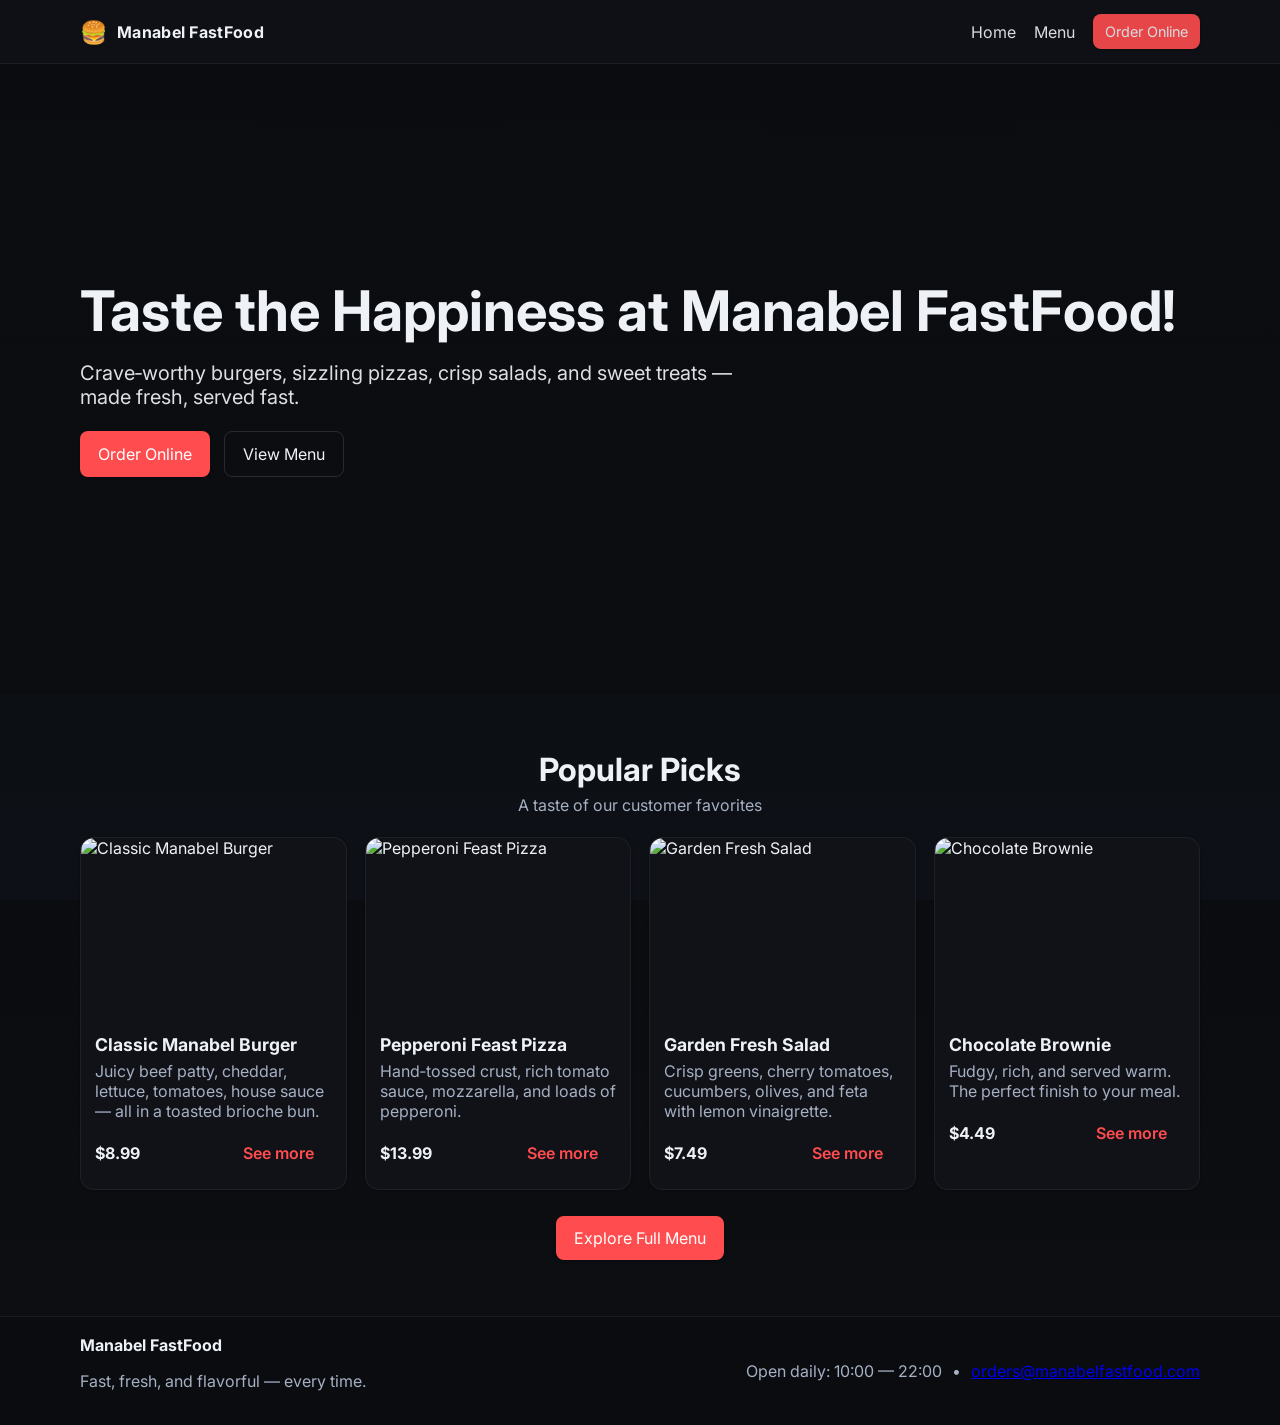
==== manabel-fastfood/index.html @ 17977d06 "Create initial project structure for Manabel FastFood website Co-authored-by: clintonowusuansah12 <c" ====
<!doctype html>
<html lang="en">
  <head>
    <meta charset="utf-8" />
    <meta name="viewport" content="width=device-width, initial-scale=1" />
    <meta name="description" content="Manabel FastFood — burgers, pizzas, salads, drinks, and desserts. Taste the happiness!" />
    <title>Manabel FastFood | Taste the Happiness!</title>
    <link rel="preconnect" href="https://fonts.googleapis.com" />
    <link rel="preconnect" href="https://fonts.gstatic.com" crossorigin />
    <link href="https://fonts.googleapis.com/css2?family=Inter:wght@400;500;600;700&display=swap" rel="stylesheet" />
    <link rel="stylesheet" href="./assets/styles.css" />
  </head>
  <body>
    <header class="site-header">
      <div class="container header-inner">
        <a href="/" class="brand" aria-label="Manabel FastFood home">
          <span class="brand-mark" aria-hidden="true">🍔</span>
          <span class="brand-name">Manabel FastFood</span>
        </a>
        <nav class="nav">
          <button class="nav-toggle" id="navToggle" aria-expanded="false" aria-controls="primaryNav" aria-label="Toggle navigation">☰</button>
          <ul id="primaryNav" class="nav-list">
            <li><a href="/">Home</a></li>
            <li><a href="./menu.html">Menu</a></li>
            <li><a class="btn btn-primary btn-sm" href="./menu.html#order">Order Online</a></li>
          </ul>
        </nav>
      </div>
    </header>

    <main>
      <section class="hero" aria-label="Hero: Taste the Happiness">
        <div class="hero-bg" role="img" aria-label="Signature gourmet burger"></div>
        <div class="container hero-content">
          <h1>Taste the Happiness at Manabel FastFood!</h1>
          <p class="hero-sub">Crave‑worthy burgers, sizzling pizzas, crisp salads, and sweet treats — made fresh, served fast.</p>
          <div class="cta-group">
            <a class="btn btn-primary" href="./menu.html#order">Order Online</a>
            <a class="btn btn-ghost" href="./menu.html">View Menu</a>
          </div>
        </div>
      </section>

      <section id="featured" class="section">
        <div class="container">
          <div class="section-head">
            <h2>Popular Picks</h2>
            <p class="muted">A taste of our customer favorites</p>
          </div>
          <div class="card-grid">
            <article class="card">
              <img src="https://images.unsplash.com/photo-1550547660-d9450f859349?auto=format&fit=crop&w=1200&q=60" alt="Classic Manabel Burger" class="card-img" />
              <div class="card-body">
                <h3 class="card-title">Classic Manabel Burger</h3>
                <p class="card-text">Juicy beef patty, cheddar, lettuce, tomatoes, house sauce — all in a toasted brioche bun.</p>
                <div class="card-foot">
                  <span class="price">$8.99</span>
                  <a class="btn btn-link" href="./menu.html#burgers">See more</a>
                </div>
              </div>
            </article>

            <article class="card">
              <img src="https://images.unsplash.com/photo-1548365328-8b6db784f0bf?auto=format&fit=crop&w=1200&q=60" alt="Pepperoni Feast Pizza" class="card-img" />
              <div class="card-body">
                <h3 class="card-title">Pepperoni Feast Pizza</h3>
                <p class="card-text">Hand‑tossed crust, rich tomato sauce, mozzarella, and loads of pepperoni.</p>
                <div class="card-foot">
                  <span class="price">$13.99</span>
                  <a class="btn btn-link" href="./menu.html#pizzas">See more</a>
                </div>
              </div>
            </article>

            <article class="card">
              <img src="https://images.unsplash.com/photo-1555939594-58d7cb561ad1?auto=format&fit=crop&w=1200&q=60" alt="Garden Fresh Salad" class="card-img" />
              <div class="card-body">
                <h3 class="card-title">Garden Fresh Salad</h3>
                <p class="card-text">Crisp greens, cherry tomatoes, cucumbers, olives, and feta with lemon vinaigrette.</p>
                <div class="card-foot">
                  <span class="price">$7.49</span>
                  <a class="btn btn-link" href="./menu.html#salads">See more</a>
                </div>
              </div>
            </article>

            <article class="card">
              <img src="https://images.unsplash.com/photo-1499636136210-6f4ee915583e?auto=format&fit=crop&w=1200&q=60" alt="Chocolate Brownie" class="card-img" />
              <div class="card-body">
                <h3 class="card-title">Chocolate Brownie</h3>
                <p class="card-text">Fudgy, rich, and served warm. The perfect finish to your meal.</p>
                <div class="card-foot">
                  <span class="price">$4.49</span>
                  <a class="btn btn-link" href="./menu.html#desserts">See more</a>
                </div>
              </div>
            </article>
          </div>

          <div class="center mt-lg">
            <a class="btn btn-primary" href="./menu.html">Explore Full Menu</a>
          </div>
        </div>
      </section>
    </main>

    <footer class="site-footer">
      <div class="container footer-inner">
        <div>
          <strong>Manabel FastFood</strong>
          <p class="muted">Fast, fresh, and flavorful — every time.</p>
        </div>
        <div class="footer-meta">
          <span>Open daily: 10:00 — 22:00</span>
          <span>•</span>
          <a href="mailto:orders@manabelfastfood.com">orders@manabelfastfood.com</a>
        </div>
      </div>
    </footer>

    <script src="./assets/app.js" defer></script>
  </body>
  </html>
---- manabel-fastfood/assets/styles.css ----
:root {
  --bg: #0b0c0f;
  --panel: #101217;
  --elev: #141823;
  --text: #eef2f7;
  --muted: #a6b0c3;
  --brand: #ff4d4f;
  --brand-600: #ff3335;
  --brand-700: #e32022;
  --ring: 0 0 0 3px color-mix(in srgb, var(--brand) 35%, transparent);
  --radius: 14px;
  --shadow-sm: 0 1px 3px rgba(0,0,0,.25);
  --shadow-md: 0 10px 30px rgba(0,0,0,.35);
}

* { box-sizing: border-box; }
html, body { height: 100%; }
body {
  margin: 0;
  font-family: 'Inter', system-ui, -apple-system, Segoe UI, Roboto, Arial, sans-serif;
  color: var(--text);
  background: linear-gradient(180deg, #0b0c0f 0%, #0d1016 100%);
  -webkit-font-smoothing: antialiased;
  -moz-osx-font-smoothing: grayscale;
}

.container {
  width: min(1120px, 92%);
  margin-inline: auto;
}

.site-header {
  position: sticky;
  top: 0;
  z-index: 50;
  backdrop-filter: saturate(140%) blur(10px);
  background: color-mix(in srgb, var(--panel) 80%, transparent);
  border-bottom: 1px solid rgba(255,255,255,.06);
}
.header-inner {
  display: flex;
  align-items: center;
  justify-content: space-between;
  padding: 14px 0;
}
.brand {
  display: inline-flex;
  align-items: center;
  gap: 10px;
  color: var(--text);
  text-decoration: none;
  font-weight: 700;
}
.brand-mark { font-size: 22px; }
.brand-name { letter-spacing: .3px; }

.nav-toggle { display: none; }
.nav-list {
  display: flex;
  align-items: center;
  gap: 18px;
  list-style: none;
  padding: 0;
  margin: 0;
}
.nav-list a {
  color: var(--text);
  text-decoration: none;
  opacity: .9;
}
.nav-list a:hover { opacity: 1; }
.nav-list .is-active { color: #fff; font-weight: 600; }

.btn {
  display: inline-flex;
  align-items: center;
  justify-content: center;
  gap: 10px;
  padding: 12px 18px;
  border-radius: calc(var(--radius) - 6px);
  text-decoration: none;
  white-space: nowrap;
  transition: transform .06s ease, background .2s ease, color .2s ease, box-shadow .2s ease;
}
.btn:hover { transform: translateY(-1px); }
.btn:active { transform: translateY(0); }

.btn-sm { padding: 9px 12px; font-size: .9rem; }
.btn-primary { background: var(--brand); color: #fff; box-shadow: var(--shadow-sm); }
.btn-primary:hover { background: var(--brand-600); box-shadow: var(--shadow-md); }
.btn-primary:focus-visible { outline: none; box-shadow: var(--shadow-md), var(--ring); }
.btn-ghost { background: transparent; color: var(--text); border: 1px solid rgba(255,255,255,.12); }
.btn-ghost:hover { background: rgba(255,255,255,.06); }
.btn-link { color: var(--brand); text-decoration: none; font-weight: 600; }
.btn-link:hover { color: var(--brand-600); }

.hero {
  position: relative;
  min-height: clamp(520px, 70vh, 780px);
  display: grid;
  align-items: center;
  isolation: isolate;
}
.hero-bg {
  position: absolute;
  inset: 0;
  background-image: url('https://images.unsplash.com/photo-1550547660-d9450f859349?auto=format&fit=crop&w=2100&q=60');
  background-size: cover;
  background-position: center;
  filter: brightness(.7) saturate(1.1);
  z-index: -1;
}
.hero::after {
  content: "";
  position: absolute;
  inset: 0;
  background: linear-gradient(180deg, rgba(11,12,15,.30) 0%, rgba(11,12,15,.75) 100%);
  z-index: -1;
}
.hero-content {
  padding: 72px 0;
  text-align: left;
}
.hero h1 {
  font-size: clamp(34px, 5vw, 56px);
  line-height: 1.08;
  margin: 0 0 10px;
}
.hero-sub {
  font-size: clamp(16px, 2.1vw, 20px);
  color: var(--text);
  opacity: .92;
  max-width: 680px;
}
.cta-group { display: flex; gap: 14px; margin-top: 22px; flex-wrap: wrap; }

.section { padding: 56px 0; }
.section.alt { background: linear-gradient(180deg, #0d1016 0%, #0b0c0f 100%); border-top: 1px solid rgba(255,255,255,.06); }
.section.compact { padding: 28px 0; }
.section-head { text-align: center; }
.section-head h2 { margin: 0 0 6px; font-size: clamp(24px, 3.2vw, 32px); }
.section-head .muted { margin: 0; }

.muted { color: var(--muted); }
.center { text-align: center; }
.mt-lg { margin-top: 26px; }

.card-grid {
  display: grid;
  grid-template-columns: repeat(12, 1fr);
  gap: 18px;
  margin-top: 22px;
}
.card {
  grid-column: span 12;
  background: var(--panel);
  border: 1px solid rgba(255,255,255,.06);
  border-radius: var(--radius);
  overflow: hidden;
  box-shadow: var(--shadow-sm);
}
.card-img { width: 100%; height: 210px; object-fit: cover; display: block; }
.card-body { padding: 14px; }
.card-title { margin: 2px 0 6px; font-size: 1.1rem; }
.card-text { margin: 0 0 10px; color: var(--muted); }
.card-foot { display: flex; align-items: center; justify-content: space-between; }
.price { font-weight: 700; }

@media (min-width: 640px) {
  .card { grid-column: span 6; }
  .card-img { height: 220px; }
}
@media (min-width: 900px) {
  .card { grid-column: span 3; }
  .card-img { height: 180px; }
}

.menu-page h1 { margin: 0; }
.menu-grid {
  display: grid;
  grid-template-columns: repeat(12, 1fr);
  gap: 16px;
  margin-top: 16px;
}
.menu-item {
  grid-column: span 12;
  display: grid;
  grid-template-columns: 96px 1fr;
  gap: 12px;
  align-items: center;
  padding: 12px;
  background: var(--panel);
  border: 1px solid rgba(255,255,255,.06);
  border-radius: calc(var(--radius) - 6px);
}
.menu-item img {
  width: 96px;
  height: 96px;
  object-fit: cover;
  border-radius: 10px;
}
.menu-item header { display: flex; align-items: baseline; justify-content: space-between; gap: 10px; }
.menu-item h3 { margin: 0; font-size: 1rem; }
.menu-item .price { color: #fff; }
.menu-item p { margin: 6px 0 0; color: var(--muted); }

@media (min-width: 740px) {
  .menu-item { grid-column: span 6; }
}
@media (min-width: 1024px) {
  .menu-item { grid-column: span 4; }
}

.order-block {
  display: flex;
  align-items: center;
  justify-content: space-between;
  gap: 18px;
  background: var(--elev);
  padding: 18px;
  border: 1px solid rgba(255,255,255,.06);
  border-radius: var(--radius);
}
.contact-list { margin: 8px 0 0; padding-left: 18px; color: var(--muted); }

.site-footer {
  border-top: 1px solid rgba(255,255,255,.06);
  background: #0a0c10;
}
.footer-inner {
  display: flex;
  align-items: center;
  justify-content: space-between;
  gap: 12px;
  padding: 18px 0;
}
.footer-meta { display: flex; align-items: center; gap: 10px; color: var(--muted); }

/* mobile nav */
@media (max-width: 760px) {
  .nav-toggle { display: inline-flex; background: transparent; color: #fff; border: 1px solid rgba(255,255,255,.2); padding: 6px 10px; border-radius: 10px; }
  .nav-list { position: absolute; right: 4%; top: 62px; background: var(--panel); padding: 10px; border-radius: 12px; border: 1px solid rgba(255,255,255,.08); box-shadow: var(--shadow-md); display: none; }
  .nav-list.is-open { display: flex; flex-direction: column; gap: 10px; min-width: 180px; }
}
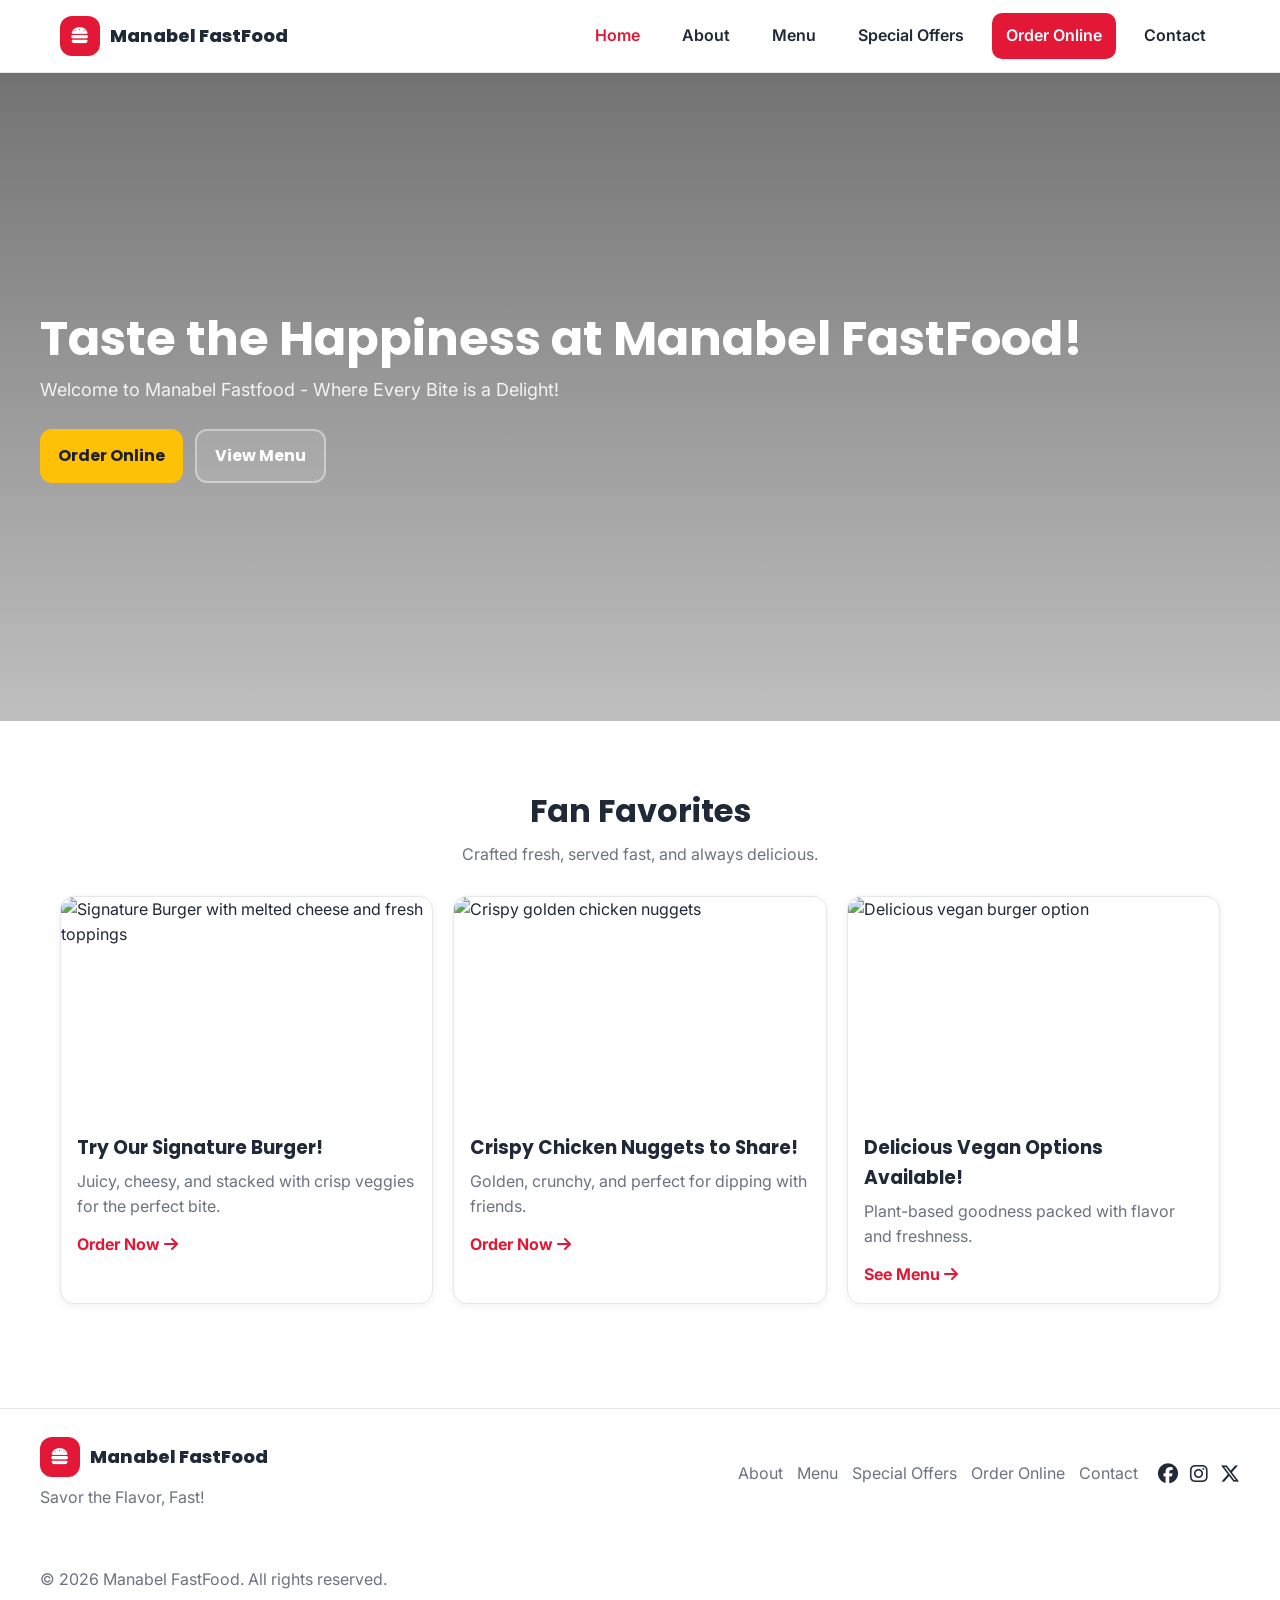
==== commit 151c7220: "Create initial project structure for Manabel FastFood website Co-authored-by: clintonowusuansah12 <c" ====
--- a/manabel-fastfood/index.html
+++ b/manabel-fastfood/index.html
@@ -1,104 +1,97 @@
-<!doctype html>
+<!DOCTYPE html>
 <html lang="en">
   <head>
-    <meta charset="utf-8" />
+    <meta charset="UTF-8" />
     <meta name="viewport" content="width=device-width, initial-scale=1" />
-    <meta name="description" content="Manabel FastFood — burgers, pizzas, salads, drinks, and desserts. Taste the happiness!" />
-    <title>Manabel FastFood | Taste the Happiness!</title>
+    <meta name="description" content="Manabel FastFood - Savor the Flavor, Fast! Delicious burgers, pizzas, salads, drinks, and desserts. Order online or dine in." />
+    <title>Manabel FastFood | Savor the Flavor, Fast!</title>
+
+    <!-- Google Fonts -->
     <link rel="preconnect" href="https://fonts.googleapis.com" />
     <link rel="preconnect" href="https://fonts.gstatic.com" crossorigin />
-    <link href="https://fonts.googleapis.com/css2?family=Inter:wght@400;500;600;700&display=swap" rel="stylesheet" />
-    <link rel="stylesheet" href="./assets/styles.css" />
+    <link href="https://fonts.googleapis.com/css2?family=Inter:wght@400;500;600&family=Poppins:wght@600;700;800&display=swap" rel="stylesheet" />
+
+    <!-- Font Awesome -->
+    <link rel="stylesheet" href="https://cdnjs.cloudflare.com/ajax/libs/font-awesome/6.5.0/css/all.min.css" />
+
+    <link rel="stylesheet" href="styles.css" />
   </head>
   <body>
     <header class="site-header">
-      <div class="container header-inner">
-        <a href="/" class="brand" aria-label="Manabel FastFood home">
-          <span class="brand-mark" aria-hidden="true">🍔</span>
-          <span class="brand-name">Manabel FastFood</span>
+      <div class="container nav-container">
+        <a href="index.html" class="logo" aria-label="Manabel FastFood home">
+          <span class="logo-mark"><i class="fa-solid fa-burger" aria-hidden="true"></i></span>
+          <span class="logo-text">Manabel FastFood</span>
         </a>
-        <nav class="nav">
-          <button class="nav-toggle" id="navToggle" aria-expanded="false" aria-controls="primaryNav" aria-label="Toggle navigation">☰</button>
-          <ul id="primaryNav" class="nav-list">
-            <li><a href="/">Home</a></li>
-            <li><a href="./menu.html">Menu</a></li>
-            <li><a class="btn btn-primary btn-sm" href="./menu.html#order">Order Online</a></li>
+        <button class="nav-toggle" aria-expanded="false" aria-controls="primary-navigation">
+          <span class="sr-only">Toggle navigation</span>
+          <i class="fa-solid fa-bars"></i>
+        </button>
+        <nav id="primary-navigation" class="primary-nav">
+          <ul>
+            <li><a href="index.html" aria-current="page">Home</a></li>
+            <li><a href="about.html">About</a></li>
+            <li><a href="menu.html">Menu</a></li>
+            <li><a href="special_offers.html">Special Offers</a></li>
+            <li><a href="order.html" class="nav-cta">Order Online</a></li>
+            <li><a href="contact.html">Contact</a></li>
           </ul>
         </nav>
       </div>
     </header>
 
     <main>
-      <section class="hero" aria-label="Hero: Taste the Happiness">
-        <div class="hero-bg" role="img" aria-label="Signature gourmet burger"></div>
+      <!-- Hero Section -->
+      <section
+        class="hero"
+        style="--hero-image: url('https://images.unsplash.com/photo-1550547660-d9450f859349?q=80&w=1887&auto=format&fit=crop');"
+      >
+        <div class="overlay"></div>
         <div class="container hero-content">
-          <h1>Taste the Happiness at Manabel FastFood!</h1>
-          <p class="hero-sub">Crave‑worthy burgers, sizzling pizzas, crisp salads, and sweet treats — made fresh, served fast.</p>
-          <div class="cta-group">
-            <a class="btn btn-primary" href="./menu.html#order">Order Online</a>
-            <a class="btn btn-ghost" href="./menu.html">View Menu</a>
+          <h1 class="hero-title">Taste the Happiness at Manabel FastFood!</h1>
+          <p class="hero-subtitle">Welcome to Manabel Fastfood - Where Every Bite is a Delight!</p>
+          <div class="hero-actions">
+            <a class="btn btn-primary" href="order.html">Order Online</a>
+            <a class="btn btn-secondary" href="menu.html">View Menu</a>
           </div>
         </div>
       </section>
 
-      <section id="featured" class="section">
+      <!-- Featured Menu Section -->
+      <section class="section">
         <div class="container">
-          <div class="section-head">
-            <h2>Popular Picks</h2>
-            <p class="muted">A taste of our customer favorites</p>
-          </div>
+          <header class="section-header">
+            <h2 class="section-title">Fan Favorites</h2>
+            <p class="section-subtitle">Crafted fresh, served fast, and always delicious.</p>
+          </header>
+
           <div class="card-grid">
             <article class="card">
-              <img src="https://images.unsplash.com/photo-1550547660-d9450f859349?auto=format&fit=crop&w=1200&q=60" alt="Classic Manabel Burger" class="card-img" />
+              <img src="https://images.unsplash.com/photo-1551782450-17144c3a2f73?q=80&w=1974&auto=format&fit=crop" alt="Signature Burger with melted cheese and fresh toppings" />
               <div class="card-body">
-                <h3 class="card-title">Classic Manabel Burger</h3>
-                <p class="card-text">Juicy beef patty, cheddar, lettuce, tomatoes, house sauce — all in a toasted brioche bun.</p>
-                <div class="card-foot">
-                  <span class="price">$8.99</span>
-                  <a class="btn btn-link" href="./menu.html#burgers">See more</a>
-                </div>
+                <h3 class="card-title">Try Our Signature Burger!</h3>
+                <p class="card-text">Juicy, cheesy, and stacked with crisp veggies for the perfect bite.</p>
+                <a href="order.html" class="card-link">Order Now <i class="fa-solid fa-arrow-right"></i></a>
               </div>
             </article>
 
             <article class="card">
-              <img src="https://images.unsplash.com/photo-1548365328-8b6db784f0bf?auto=format&fit=crop&w=1200&q=60" alt="Pepperoni Feast Pizza" class="card-img" />
+              <img src="https://images.unsplash.com/photo-1562967914-608f82629710?q=80&w=2069&auto=format&fit=crop" alt="Crispy golden chicken nuggets" />
               <div class="card-body">
-                <h3 class="card-title">Pepperoni Feast Pizza</h3>
-                <p class="card-text">Hand‑tossed crust, rich tomato sauce, mozzarella, and loads of pepperoni.</p>
-                <div class="card-foot">
-                  <span class="price">$13.99</span>
-                  <a class="btn btn-link" href="./menu.html#pizzas">See more</a>
-                </div>
+                <h3 class="card-title">Crispy Chicken Nuggets to Share!</h3>
+                <p class="card-text">Golden, crunchy, and perfect for dipping with friends.</p>
+                <a href="order.html" class="card-link">Order Now <i class="fa-solid fa-arrow-right"></i></a>
               </div>
             </article>
 
             <article class="card">
-              <img src="https://images.unsplash.com/photo-1555939594-58d7cb561ad1?auto=format&fit=crop&w=1200&q=60" alt="Garden Fresh Salad" class="card-img" />
+              <img src="https://images.unsplash.com/photo-1543339308-43f2a2c4dc9c?q=80&w=1932&auto=format&fit=crop" alt="Delicious vegan burger option" />
               <div class="card-body">
-                <h3 class="card-title">Garden Fresh Salad</h3>
-                <p class="card-text">Crisp greens, cherry tomatoes, cucumbers, olives, and feta with lemon vinaigrette.</p>
-                <div class="card-foot">
-                  <span class="price">$7.49</span>
-                  <a class="btn btn-link" href="./menu.html#salads">See more</a>
-                </div>
+                <h3 class="card-title">Delicious Vegan Options Available!</h3>
+                <p class="card-text">Plant-based goodness packed with flavor and freshness.</p>
+                <a href="menu.html" class="card-link">See Menu <i class="fa-solid fa-arrow-right"></i></a>
               </div>
             </article>
-
-            <article class="card">
-              <img src="https://images.unsplash.com/photo-1499636136210-6f4ee915583e?auto=format&fit=crop&w=1200&q=60" alt="Chocolate Brownie" class="card-img" />
-              <div class="card-body">
-                <h3 class="card-title">Chocolate Brownie</h3>
-                <p class="card-text">Fudgy, rich, and served warm. The perfect finish to your meal.</p>
-                <div class="card-foot">
-                  <span class="price">$4.49</span>
-                  <a class="btn btn-link" href="./menu.html#desserts">See more</a>
-                </div>
-              </div>
-            </article>
-          </div>
-
-          <div class="center mt-lg">
-            <a class="btn btn-primary" href="./menu.html">Explore Full Menu</a>
           </div>
         </div>
       </section>
@@ -106,19 +99,32 @@
 
     <footer class="site-footer">
       <div class="container footer-inner">
-        <div>
-          <strong>Manabel FastFood</strong>
-          <p class="muted">Fast, fresh, and flavorful — every time.</p>
+        <div class="footer-brand">
+          <a href="index.html" class="logo">
+            <span class="logo-mark"><i class="fa-solid fa-burger" aria-hidden="true"></i></span>
+            <span class="logo-text">Manabel FastFood</span>
+          </a>
+          <p class="footer-tagline">Savor the Flavor, Fast!</p>
         </div>
-        <div class="footer-meta">
-          <span>Open daily: 10:00 — 22:00</span>
-          <span>•</span>
-          <a href="mailto:orders@manabelfastfood.com">orders@manabelfastfood.com</a>
+        <div class="footer-links">
+          <a href="about.html">About</a>
+          <a href="menu.html">Menu</a>
+          <a href="special_offers.html">Special Offers</a>
+          <a href="order.html">Order Online</a>
+          <a href="contact.html">Contact</a>
         </div>
+        <div class="footer-social">
+          <a href="https://facebook.com" aria-label="Facebook"><i class="fa-brands fa-facebook"></i></a>
+          <a href="https://instagram.com" aria-label="Instagram"><i class="fa-brands fa-instagram"></i></a>
+          <a href="https://twitter.com" aria-label="Twitter"><i class="fa-brands fa-x-twitter"></i></a>
+        </div>
+      </div>
+      <div class="container footer-bottom">
+        <p>&copy; <span id="year"></span> Manabel FastFood. All rights reserved.</p>
       </div>
     </footer>
 
-    <script src="./assets/app.js" defer></script>
+    <script src="scripts.js"></script>
   </body>
   </html>
 
--- a/manabel-fastfood/styles.css
+++ b/manabel-fastfood/styles.css
@@ -0,0 +1,287 @@
+/*
+  Manabel FastFood - Global Styles
+  Colors: Red and Yellow accents, clean white background
+  Fonts: Poppins (headings), Inter (body)
+*/
+
+:root {
+  --color-primary: #e31837; /* Fast-food red */
+  --color-accent: #ffc107; /* Golden yellow */
+  --color-bg: #ffffff;
+  --color-text: #1f2937; /* Gray 800 */
+  --color-muted: #6b7280; /* Gray 500 */
+  --color-border: #e5e7eb; /* Gray 200 */
+  --radius: 14px;
+  --shadow-sm: 0 2px 8px rgba(17, 24, 39, 0.06);
+  --shadow-md: 0 8px 24px rgba(17, 24, 39, 0.08);
+}
+
+/* CSS Reset-ish */
+* { box-sizing: border-box; }
+html, body { height: 100%; }
+body {
+  margin: 0;
+  font-family: Inter, system-ui, -apple-system, Segoe UI, Roboto, Helvetica, Arial, "Apple Color Emoji", "Segoe UI Emoji";
+  color: var(--color-text);
+  background: var(--color-bg);
+  line-height: 1.6;
+}
+img { max-width: 100%; display: block; }
+a { color: inherit; text-decoration: none; }
+
+.container {
+  width: 100%;
+  max-width: 1200px;
+  padding: 0 20px;
+  margin: 0 auto;
+}
+
+/* Utility */
+.sr-only {
+  position: absolute;
+  width: 1px;
+  height: 1px;
+  padding: 0;
+  margin: -1px;
+  overflow: hidden;
+  clip: rect(0, 0, 0, 0);
+  white-space: nowrap;
+  border: 0;
+}
+
+/* Header / Navigation */
+.site-header {
+  position: sticky;
+  top: 0;
+  z-index: 50;
+  background: #fff;
+  border-bottom: 1px solid var(--color-border);
+  box-shadow: var(--shadow-sm);
+}
+.nav-container {
+  display: flex;
+  align-items: center;
+  justify-content: space-between;
+  height: 72px;
+}
+.logo {
+  display: inline-flex;
+  align-items: center;
+  gap: 10px;
+  font-weight: 800;
+  font-family: Poppins, Inter, sans-serif;
+  font-size: 1.125rem;
+}
+.logo-mark {
+  display: inline-flex;
+  align-items: center;
+  justify-content: center;
+  width: 40px;
+  height: 40px;
+  border-radius: 12px;
+  background: var(--color-primary);
+  color: #fff;
+}
+.primary-nav ul {
+  list-style: none;
+  display: flex;
+  align-items: center;
+  gap: 14px;
+  padding: 0;
+  margin: 0;
+}
+.primary-nav a {
+  display: inline-flex;
+  align-items: center;
+  padding: 10px 14px;
+  border-radius: 10px;
+  font-weight: 600;
+}
+.primary-nav a[aria-current="page"] {
+  color: var(--color-primary);
+}
+.primary-nav .nav-cta {
+  background: var(--color-primary);
+  color: #fff;
+}
+.primary-nav .nav-cta:hover { filter: brightness(0.95); }
+
+.nav-toggle {
+  display: none;
+  border: 1px solid var(--color-border);
+  background: #fff;
+  width: 44px;
+  height: 44px;
+  border-radius: 10px;
+}
+
+/* Hero */
+.hero {
+  position: relative;
+  min-height: 72vh;
+  display: grid;
+  align-items: center;
+  background-image: var(--hero-image);
+  background-size: cover;
+  background-position: center;
+}
+.hero .overlay {
+  position: absolute;
+  inset: 0;
+  background: linear-gradient(180deg, rgba(0,0,0,0.55), rgba(0,0,0,0.25));
+}
+.hero-content {
+  position: relative;
+  z-index: 1;
+  padding: 80px 0;
+  color: #fff;
+}
+.hero-title {
+  font-family: Poppins, Inter, sans-serif;
+  font-size: clamp(2rem, 4vw, 3rem);
+  line-height: 1.15;
+  margin: 0 0 10px;
+}
+.hero-subtitle {
+  font-size: 1.125rem;
+  max-width: 680px;
+  margin: 0 0 24px;
+  color: #f3f4f6;
+}
+.hero-actions { display: flex; gap: 12px; flex-wrap: wrap; }
+
+/* Buttons */
+.btn {
+  display: inline-flex;
+  align-items: center;
+  justify-content: center;
+  gap: 8px;
+  padding: 12px 18px;
+  border-radius: 12px;
+  font-weight: 700;
+  font-family: Poppins, Inter, sans-serif;
+  transition: transform 0.08s ease, filter 0.15s ease;
+}
+.btn:active { transform: translateY(1px); }
+.btn-primary {
+  background: var(--color-accent);
+  color: #1f1f1f;
+}
+.btn-primary:hover { filter: brightness(0.95); }
+.btn-secondary {
+  background: rgba(255,255,255,0.1);
+  border: 2px solid rgba(255,255,255,0.4);
+  color: #fff;
+}
+
+/* Sections */
+.section { padding: 64px 0; }
+.section-header { text-align: center; margin-bottom: 28px; }
+.section-title {
+  font-family: Poppins, Inter, sans-serif;
+  font-size: clamp(1.5rem, 2.6vw, 2rem);
+  margin: 0 0 6px;
+}
+.section-subtitle { color: var(--color-muted); margin: 0; }
+
+/* Cards */
+.card-grid {
+  display: grid;
+  grid-template-columns: repeat(3, minmax(0, 1fr));
+  gap: 20px;
+}
+.card {
+  background: #fff;
+  border: 1px solid var(--color-border);
+  border-radius: var(--radius);
+  overflow: hidden;
+  box-shadow: var(--shadow-sm);
+  transition: transform 0.15s ease, box-shadow 0.15s ease;
+}
+.card:hover { transform: translateY(-3px); box-shadow: var(--shadow-md); }
+.card img { width: 100%; height: 220px; object-fit: cover; }
+.card-body { padding: 16px; }
+.card-title { font-weight: 700; font-family: Poppins, Inter, sans-serif; margin: 0 0 6px; }
+.card-text { color: var(--color-muted); margin: 0 0 12px; }
+.card-link { color: var(--color-primary); font-weight: 700; }
+
+/* Menu page */
+.menu-category { margin-top: 40px; }
+.menu-header { display: flex; align-items: baseline; gap: 10px; }
+.menu-header h3 { font-family: Poppins, Inter, sans-serif; margin: 0; }
+.menu-grid {
+  display: grid;
+  grid-template-columns: repeat(2, minmax(0, 1fr));
+  gap: 16px;
+  margin-top: 16px;
+}
+.menu-item {
+  display: grid;
+  grid-template-columns: 100px 1fr auto;
+  align-items: center;
+  gap: 14px;
+  padding: 12px;
+  border: 1px solid var(--color-border);
+  border-radius: 12px;
+}
+.menu-item img { width: 100px; height: 80px; object-fit: cover; border-radius: 8px; }
+.menu-item h4 { margin: 0 0 4px; font-size: 1.05rem; }
+.menu-item p { margin: 0; color: var(--color-muted); font-size: 0.95rem; }
+.menu-item .price { font-weight: 700; color: var(--color-primary); }
+
+/* Forms */
+form { display: grid; gap: 14px; }
+.form-grid { display: grid; grid-template-columns: repeat(2, minmax(0, 1fr)); gap: 14px; }
+.form-group { display: grid; gap: 6px; }
+.form-group label { font-weight: 600; font-size: 0.95rem; }
+.form-group input,
+.form-group select,
+.form-group textarea {
+  height: 44px;
+  padding: 10px 12px;
+  border: 1px solid var(--color-border);
+  border-radius: 10px;
+  font: inherit;
+}
+.field-error { border-color: #ef4444 !important; outline-color: #ef4444; }
+.form-group textarea { min-height: 120px; resize: vertical; }
+.helper-text { color: var(--color-muted); font-size: 0.9rem; }
+.form-actions { display: flex; gap: 10px; }
+.notice {
+  padding: 12px 14px;
+  border-radius: 12px;
+  background: #f3f4f6;
+  border: 1px solid var(--color-border);
+}
+.notice.success { background: #ecfdf5; border-color: #34d399; }
+.notice.error { background: #fef2f2; border-color: #fca5a5; }
+
+/* Footer */
+.site-footer { border-top: 1px solid var(--color-border); background: #fff; margin-top: 40px; }
+.footer-inner { display: grid; grid-template-columns: 1fr auto auto; align-items: center; gap: 20px; padding: 28px 0; }
+.footer-tagline { color: var(--color-muted); margin: 8px 0 0; }
+.footer-links { display: flex; gap: 14px; }
+.footer-links a { color: var(--color-muted); }
+.footer-links a:hover { color: var(--color-primary); }
+.footer-social { display: flex; gap: 12px; font-size: 1.25rem; }
+.footer-bottom { padding: 12px 0 28px; color: var(--color-muted); }
+
+/* Contact Map */
+.map-embed { width: 100%; height: 360px; border: 0; border-radius: 12px; box-shadow: var(--shadow-sm); }
+
+/* Responsive */
+@media (max-width: 960px) {
+  .card-grid { grid-template-columns: repeat(2, minmax(0, 1fr)); }
+  .menu-grid { grid-template-columns: 1fr; }
+}
+
+@media (max-width: 768px) {
+  .nav-toggle { display: inline-flex; align-items: center; justify-content: center; }
+  .primary-nav { position: absolute; left: 0; right: 0; top: 72px; background: #fff; border-bottom: 1px solid var(--color-border); display: none; }
+  .primary-nav.open { display: block; }
+  .primary-nav ul { flex-direction: column; align-items: stretch; padding: 12px; }
+  .card-grid { grid-template-columns: 1fr; }
+  .footer-inner { grid-template-columns: 1fr; }
+  .form-grid { grid-template-columns: 1fr; }
+}
+
